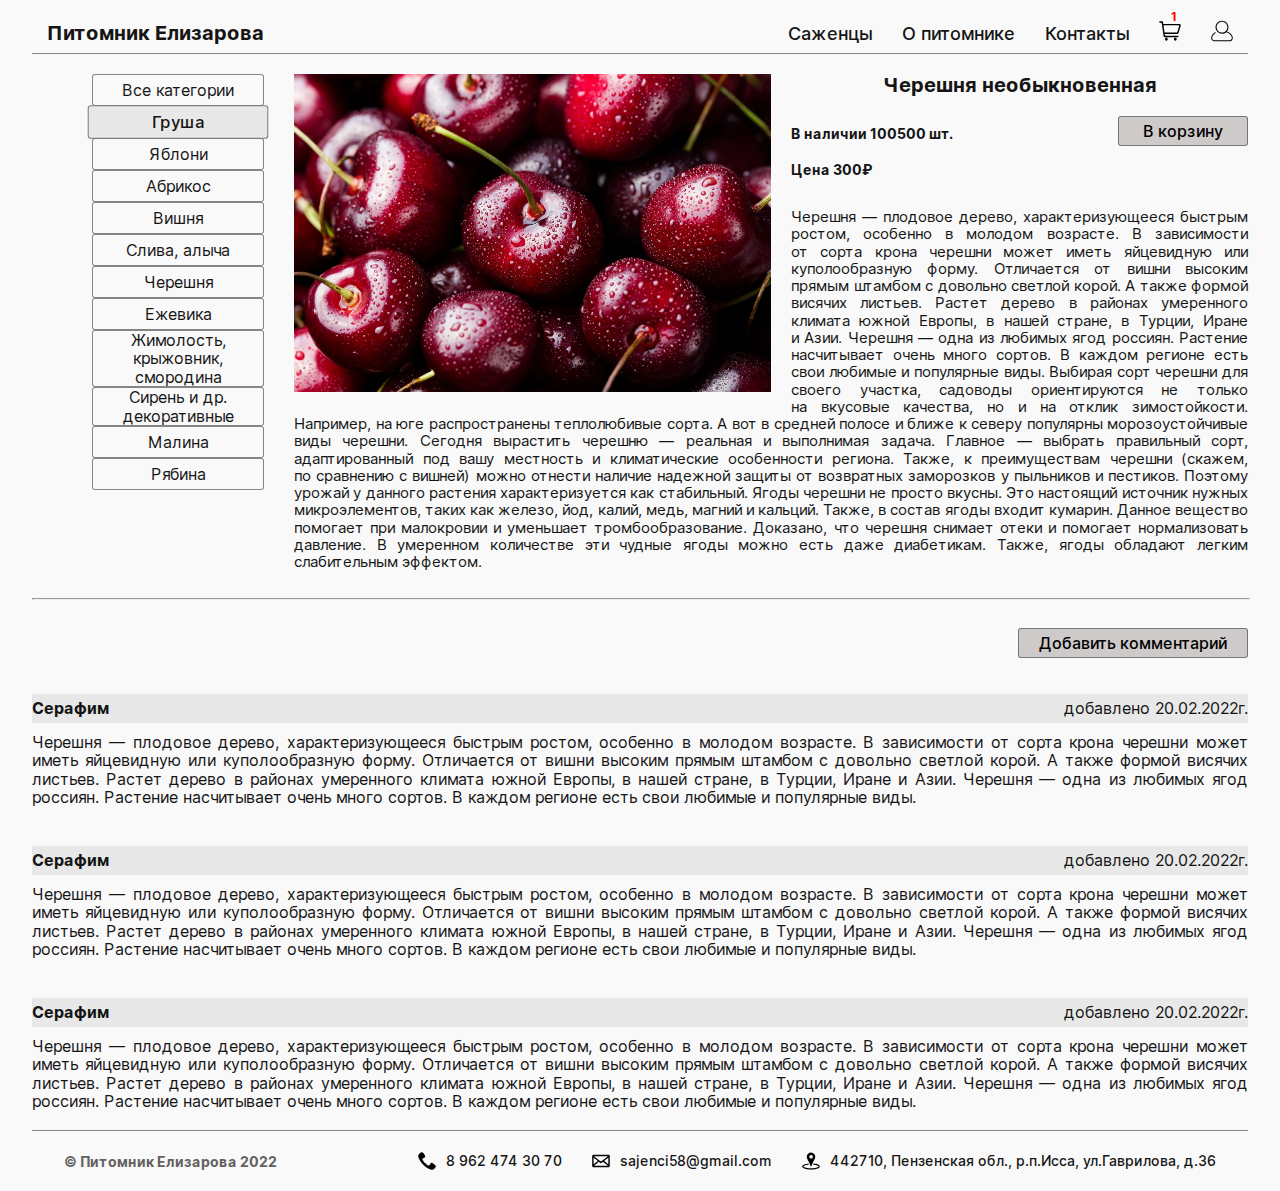
==== src/card-description.html @ 1eb9791c "fix: card-description mobile" ====
<!DOCTYPE html>
<html lang="ru">
<head>
  <meta charset="UTF-8">
  <meta name="viewport" content="width=device-width, initial-scale=1.0">
  <meta http-equiv="X-UA-Compatible" content="ie=edge">
  <link rel="stylesheet" href="https://unpkg.com/swiper/swiper-bundle.min.css">
  <script src="https://unpkg.com/swiper/swiper-bundle.min.js"></script>
  <link rel="stylesheet" href="./pages/index.css">
  <title>Питомник Елизарова</title>
</head>
<body class="page">
  <header class="header page__section">
    <nav class="nav header__nav nav_desctop">
      <a href="./index.html" class="nav__link">
        <h1 class="nav__title">
          Питомник Елизарова
        </h1>
      </a>
      <ul class="nav__links">
        <li class="nav__link">
          <a href="#" class="nav__link">Саженцы</a>
        </li>
        <li class="nav__link">
          <a href="#" class="nav__link">О питомнике</a>
        </li>
        <li class="nav__link">
          <a href="#" class="nav__link">Контакты</a>
        </li>
        <li class="nav__link">
          <a href="#" class="nav__link">
            <img src="./images/cart.svg" alt="Корзина" class="nav__image">
            <div class="nav__cart">
              <p class="nav__count">1</p>
            </div>
          </a>
        </li>
        <li class="nav__link">
          <a href="#" class="nav__link">
            <img src="./images/account.svg" alt="Личный кабинет" class="nav__image">
          </a>
        </li>
      </ul>
    </nav>

    <div class="nav__menu">
      <button type="button" class="button-menu header__button">
        <span class="button-menu__line"></span>
        <span class="button-menu__line"></span>
        <span class="button-menu__line"></span>
      </button>
      <a href="./index.html" class="nav__link nav__link_mobile">
        <h1 class="nav__title">
          Питомник Елизарова
        </h1>
      </a>
    </div>

    <ul class="nav__list">
      <li class="nav__link">
        <a href="#" class="menu__link">
          <img src="./images/cart.svg" alt="Корзина" class="nav__image">
          <div class="nav__cart">
            <p class="nav__count">1</p>
          </div>
        </a>
      </li>
      <li class="nav__link">
        <a href="#" class="nav__link">
          <img src="./images/account.svg" alt="Личный кабинет" class="nav__image">
        </a>
      </li>
    </ul>

    <section class="menu">
      <button type="button" class="menu__button-close menu__button-close_theme_light"></button>
      <nav class="nav">
        <ul class="nav__links nav__links_type_vertical">
          <li class="nav__link">
            <a href="./index.html" class="nav__link">
              <h1 class="nav__title">
                Питомник Елизарова
              </h1>
            </a>
          </li>
          <li class="header__link">
            <a href="#" class="nav__link">Саженцы</a>
          </li>
          <li class="header__link">
            <a href="#" class="nav__link">О питомнике</a>
          </li>
          <li class="nav__link">
            <a href="#" class="nav__link">Контакты</a>
          </li>
        </ul>
      </nav>
    </section>
    
  </header>

  <main class="content page__section">
    
    <section class="card-content">
    
      <article class="categories">
        <a href="#" class="categories__button-title">Все категории</a>
        <span class="categories__current">Груша</span>
        <ul class="categories__list">
          <li class="categories__item">
            <a href="#" class="categories__button categories__button_active">Все категории</a>
          </li>
          <li class="categories__item">
            <a href="#" class="categories__button">Груша</a>
          </li>
          <li class="categories__item">
            <a href="#" class="categories__button">Яблони</a>
          </li>
          <li class="categories__item">
            <a href="#" class="categories__button">Абрикос</a>
          </li>
          <li class="categories__item">
            <a href="#" class="categories__button">Вишня</a>
          </li>
          <li class="categories__item">
            <a href="#" class="categories__button">Слива, алыча</a>
          </li>
          <li class="categories__item">
            <a href="#" class="categories__button">Черешня</a>
          </li>
          <li class="categories__item">
            <a href="#" class="categories__button">Ежевика</a>
          </li>
          <li class="categories__item">
            <a href="#" class="categories__button">Жимолость, крыжовник, смородина</a>
          </li>
          <li class="categories__item">
            <a href="#" class="categories__button">Сирень и др. декоративные</a>
          </li>
          <li class="categories__item">
            <a href="#" class="categories__button">Малина</a>
          </li>
          <li class="categories__item">
            <a href="#" class="categories__button">Рябина</a>
          </li>
        </ul>
      </article>
      
      <article class="card-description">
        <img src="./images/sweet-cherry.png" alt="Черешня" class="card-description__image">
        <h3 class="card-description__title">Черешня необыкновенная</h3>
        <div class="card-description__price-container">
          <p class="card-description__quanity">В наличии 100500 шт.</p>
          <p class="card-description__price">Цена 300&#8381;</p>
          <button class="card-description__button">В корзину</button>
        </div>
        <p class="card-description__caption">
          Черешня&nbsp;&mdash; плодовое дерево, характеризующееся быстрым ростом, особенно в&nbsp;молодом возрасте. 
          В&nbsp;зависимости от&nbsp;сорта крона черешни может иметь яйцевидную или куполообразную форму. 
          Отличается от&nbsp;вишни высоким прямым штамбом с&nbsp;довольно светлой корой. А&nbsp;также формой висячих 
          листьев. Растет дерево в&nbsp;районах умеренного климата южной Европы, в&nbsp;нашей стране, в&nbsp;Турции, 
          Иране и&nbsp;Азии. Черешня&nbsp;&mdash; одна из&nbsp;любимых ягод россиян. Растение насчитывает очень много 
          сортов. В&nbsp;каждом регионе есть свои любимые и&nbsp;популярные виды. Выбирая сорт черешни для своего 
          участка, садоводы ориентируются не&nbsp;только на&nbsp;вкусовые качества, но&nbsp;и&nbsp;на&nbsp;отклик 
          зимостойкости. Например, на&nbsp;юге распространены теплолюбивые сорта. А&nbsp;вот в&nbsp;средней полосе 
          и&nbsp;ближе к&nbsp;северу популярны морозоустойчивые виды черешни. Сегодня вырастить черешню&nbsp;&mdash; 
          реальная и&nbsp;выполнимая задача. Главное&nbsp;&mdash; выбрать правильный сорт, адаптированный под вашу 
          местность и&nbsp;климатические особенности региона. Также, к&nbsp;преимуществам черешни (скажем, 
          по&nbsp;сравнению с&nbsp;вишней) можно отнести наличие надежной защиты от&nbsp;возвратных заморозков 
          у&nbsp;пыльников и&nbsp;пестиков. Поэтому урожай у&nbsp;данного растения характеризуется как стабильный. 
          Ягоды черешни не&nbsp;просто вкусны. Это настоящий источник нужных микроэлементов, таких как железо, 
          йод, калий, медь, магний и&nbsp;кальций. Также, в&nbsp;состав ягоды входит кумарин. Данное вещество 
          помогает при малокровии и&nbsp;уменьшает тромбообразование. Доказано, что черешня снимает отеки и&nbsp;помогает 
          нормализовать давление. В&nbsp;умеренном количестве эти чудные ягоды можно есть даже диабетикам. Также, 
          ягоды обладают легким слабительным эффектом.
        </p>
      </article>

      <hr class="card-description__line">
      <article class="comments">
        <button type="button" class="comments__button">Добавить комментарий</button>
        <div class="comments__container">
          <h4 class="comments__name">Серафим</h4>
          <p class="comments__data">добавлено 20.02.2022г.</p>
          <p class="comments__text">Черешня&nbsp;&mdash; плодовое дерево, характеризующееся быстрым ростом, особенно в&nbsp;молодом возрасте. 
            В&nbsp;зависимости от&nbsp;сорта крона черешни может иметь яйцевидную или куполообразную форму. 
            Отличается от&nbsp;вишни высоким прямым штамбом с&nbsp;довольно светлой корой. А&nbsp;также формой висячих 
            листьев. Растет дерево в&nbsp;районах умеренного климата южной Европы, в&nbsp;нашей стране, в&nbsp;Турции, 
            Иране и&nbsp;Азии. Черешня&nbsp;&mdash; одна из&nbsp;любимых ягод россиян. Растение насчитывает очень много 
            сортов. В&nbsp;каждом регионе есть свои любимые и&nbsp;популярные виды.
          </p>
        </div>
        <div class="comments__container">
          <h4 class="comments__name">Серафим</h4>
          <p class="comments__data">добавлено 20.02.2022г.</p>
          <p class="comments__text">Черешня&nbsp;&mdash; плодовое дерево, характеризующееся быстрым ростом, особенно в&nbsp;молодом возрасте. 
            В&nbsp;зависимости от&nbsp;сорта крона черешни может иметь яйцевидную или куполообразную форму. 
            Отличается от&nbsp;вишни высоким прямым штамбом с&nbsp;довольно светлой корой. А&nbsp;также формой висячих 
            листьев. Растет дерево в&nbsp;районах умеренного климата южной Европы, в&nbsp;нашей стране, в&nbsp;Турции, 
            Иране и&nbsp;Азии. Черешня&nbsp;&mdash; одна из&nbsp;любимых ягод россиян. Растение насчитывает очень много 
            сортов. В&nbsp;каждом регионе есть свои любимые и&nbsp;популярные виды.
          </p>
        </div>
        <div class="comments__container">
          <h4 class="comments__name">Серафим</h4>
          <p class="comments__data">добавлено 20.02.2022г.</p>
          <p class="comments__text">Черешня&nbsp;&mdash; плодовое дерево, характеризующееся быстрым ростом, особенно в&nbsp;молодом возрасте. 
            В&nbsp;зависимости от&nbsp;сорта крона черешни может иметь яйцевидную или куполообразную форму. 
            Отличается от&nbsp;вишни высоким прямым штамбом с&nbsp;довольно светлой корой. А&nbsp;также формой висячих 
            листьев. Растет дерево в&nbsp;районах умеренного климата южной Европы, в&nbsp;нашей стране, в&nbsp;Турции, 
            Иране и&nbsp;Азии. Черешня&nbsp;&mdash; одна из&nbsp;любимых ягод россиян. Растение насчитывает очень много 
            сортов. В&nbsp;каждом регионе есть свои любимые и&nbsp;популярные виды.
          </p>
        </div>
      </article>

    </section>

  </main>
  <footer class="footer page__section">
    <p class="footer__copy">&copy; Питомник Елизарова&nbsp;2022</p>
    <ul class="footer__list">
      <li class="footer__item">
        <img class="footer__icon" src="./images/telephone-icon.svg" alt="Иконка телефона">
        <p class="footer__text">8 962 474 30 70</p>
      </li>
      <li class="footer__item">
        <img class="footer__icon" src="./images/mail.svg" alt="Иконка e-mail адреса">
        <p class="footer__text">sajenci58@gmail.com</p>
      </li>
      <li class="footer__item">
        <img class="footer__icon" src="./images/map.svg" alt="Иконка карты">
        <p class="footer__text"> 442710, Пензенская обл., р.п.Исса, ул.Гаврилова, д.36</p>
      </li>
    </ul>
  </footer>
  <script src="./pages/index.js"></script>
</body>
</html>
---- src/pages/index.css ----
@import url(../vendor/normalize.css);
@import url(../vendor/fonts/fonts.css);
@import url(../blocks/page/page.css);
@import url(../blocks/header/header.css);
@import url(../blocks/button-menu/button-menu.css);
@import url(../blocks/menu/menu.css);
@import url(../blocks/nav/nav.css);
@import url(../blocks/swiper/swiper.css);
@import url(../blocks/elements/elements.css);
@import url(../blocks/element/element.css);
@import url(../blocks/plants/plants.css);
@import url(../blocks/categories/categories.css);
@import url(../blocks/cards/cards.css);
@import url(../blocks/card/card.css);
@import url(../blocks/card-content/card-content.css);
@import url(../blocks/card-description/card-description.css);
@import url(../blocks/comments/comments.css);
@import url(../blocks/paginator/paginator.css);
@import url(../blocks/footer/footer.css);
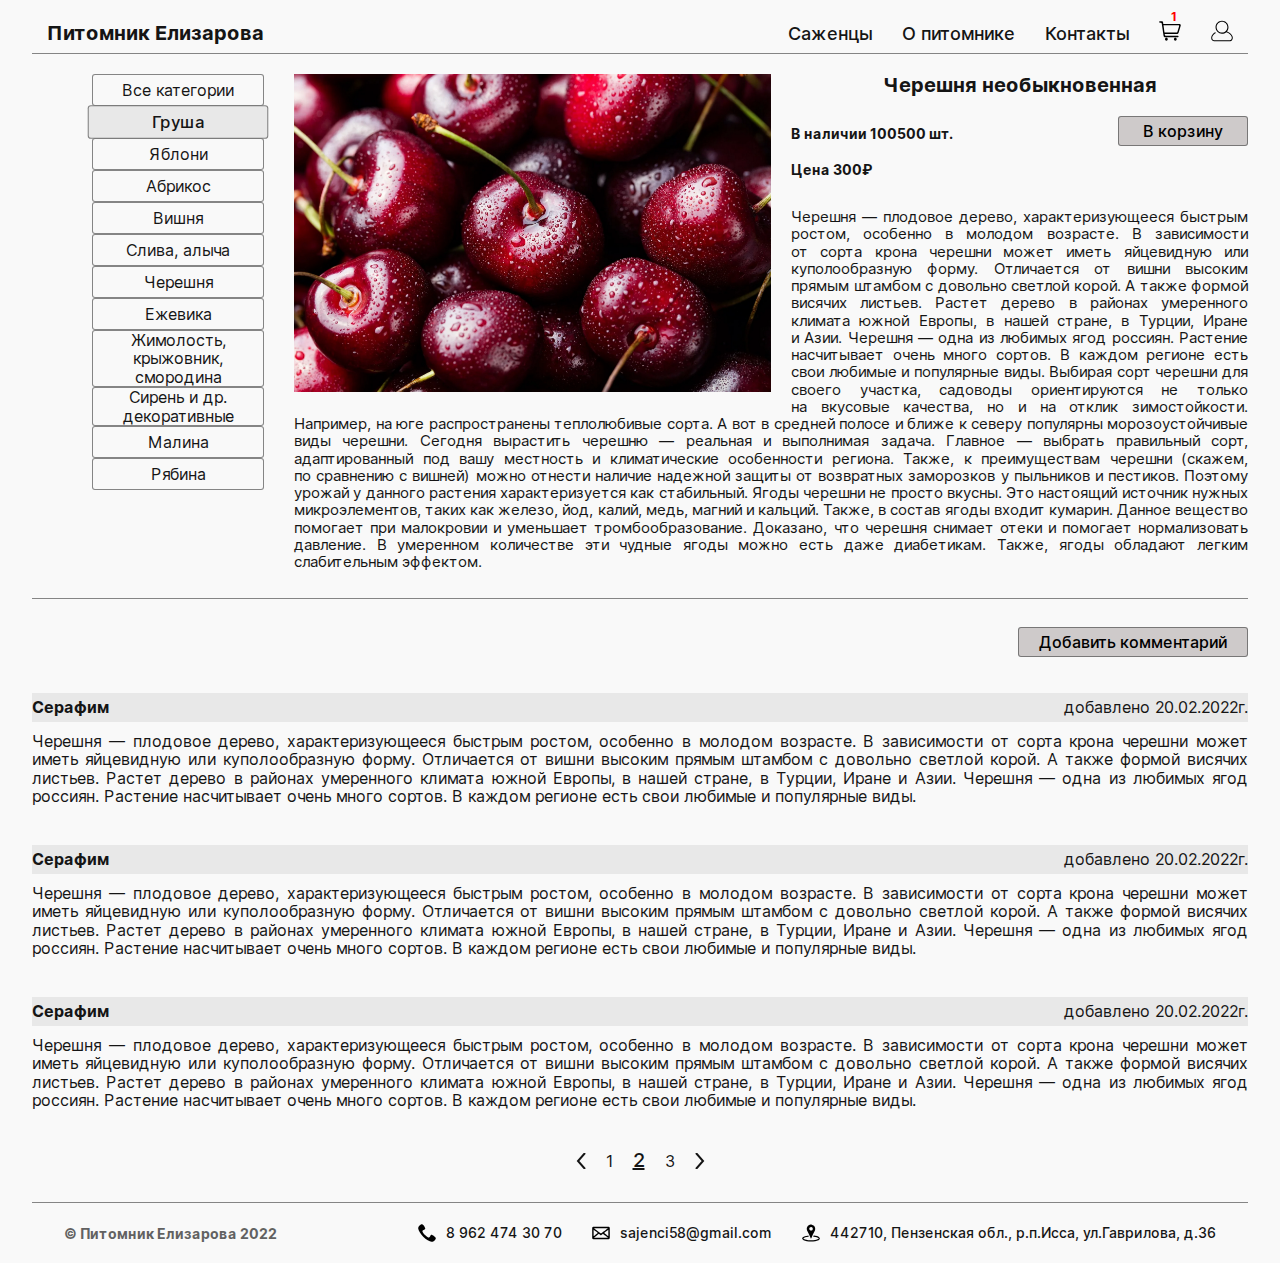
==== commit 88e7710c: "feat: paginator card-description" ====
--- a/src/card-description.html
+++ b/src/card-description.html
@@ -19,7 +19,7 @@
       </a>
       <ul class="nav__links">
         <li class="nav__link">
-          <a href="#" class="nav__link">Саженцы</a>
+          <a href="./plants.html" class="nav__link">Саженцы</a>
         </li>
         <li class="nav__link">
           <a href="#" class="nav__link">О питомнике</a>
@@ -84,7 +84,7 @@
             </a>
           </li>
           <li class="header__link">
-            <a href="#" class="nav__link">Саженцы</a>
+            <a href="./plants.html" class="nav__link">Саженцы</a>
           </li>
           <li class="header__link">
             <a href="#" class="nav__link">О питомнике</a>
@@ -211,6 +211,13 @@
             сортов. В&nbsp;каждом регионе есть свои любимые и&nbsp;популярные виды.
           </p>
         </div>
+        <div class="paginator paginator_locate_center comments__paginator">
+          <div class="paginator__button-prev"></div>
+          <a class="paginator__page" href="#">1</a>
+          <a class="paginator__page paginator__page_active" href="#">2</a>
+          <a class="paginator__page" href="#">3</a>
+          <div class="paginator__button-next"></div>
+        </div>
       </article>
 
     </section>
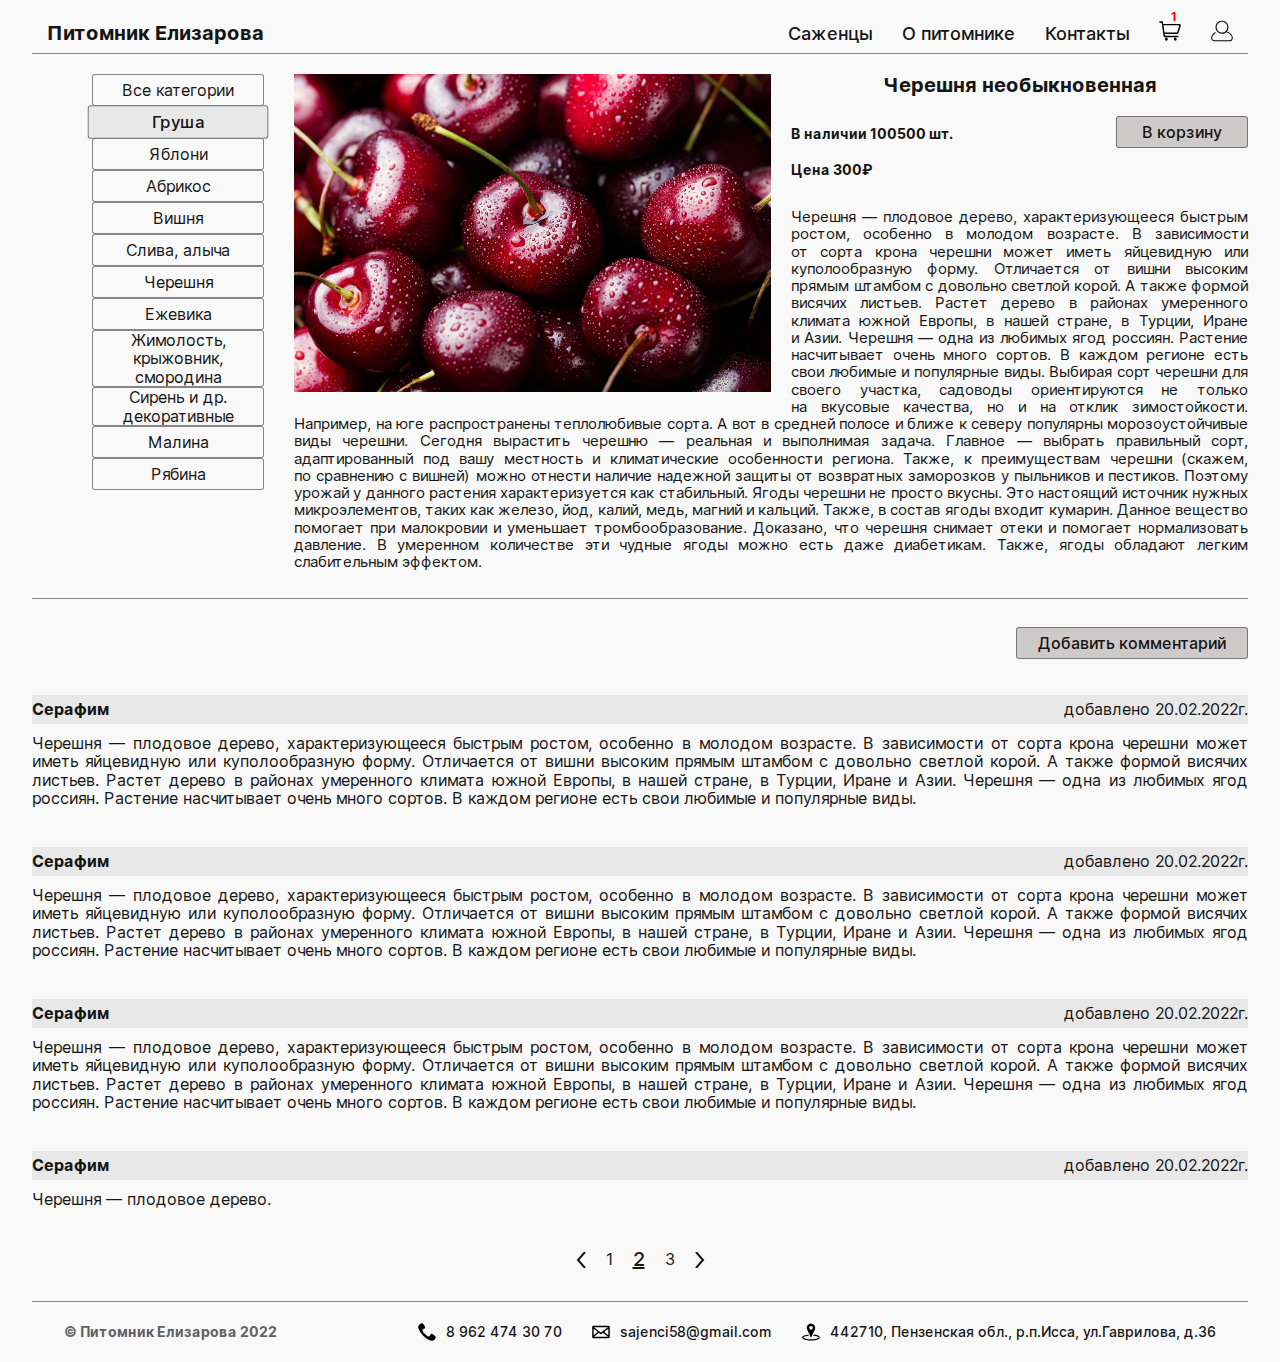
==== commit ca7ceb0d: "fix: paginator/button=>a" ====
--- a/src/card-description.html
+++ b/src/card-description.html
@@ -151,7 +151,7 @@
         <div class="card-description__price-container">
           <p class="card-description__quanity">В наличии 100500 шт.</p>
           <p class="card-description__price">Цена 300&#8381;</p>
-          <button class="card-description__button">В корзину</button>
+          <a class="card-description__button" href="#">В корзину</a>
         </div>
         <p class="card-description__caption">
           Черешня&nbsp;&mdash; плодовое дерево, характеризующееся быстрым ростом, особенно в&nbsp;молодом возрасте. 
@@ -177,7 +177,7 @@
 
       <hr class="card-description__line">
       <article class="comments">
-        <button type="button" class="comments__button">Добавить комментарий</button>
+        <a class="comments__button" href="#">Добавить комментарий</a>
         <div class="comments__container">
           <h4 class="comments__name">Серафим</h4>
           <p class="comments__data">добавлено 20.02.2022г.</p>
@@ -209,6 +209,12 @@
             листьев. Растет дерево в&nbsp;районах умеренного климата южной Европы, в&nbsp;нашей стране, в&nbsp;Турции, 
             Иране и&nbsp;Азии. Черешня&nbsp;&mdash; одна из&nbsp;любимых ягод россиян. Растение насчитывает очень много 
             сортов. В&nbsp;каждом регионе есть свои любимые и&nbsp;популярные виды.
+          </p>
+        </div>
+        <div class="comments__container">
+          <h4 class="comments__name">Серафим</h4>
+          <p class="comments__data">добавлено 20.02.2022г.</p>
+          <p class="comments__text">Черешня&nbsp;&mdash; плодовое дерево.
           </p>
         </div>
         <div class="paginator paginator_locate_center comments__paginator">
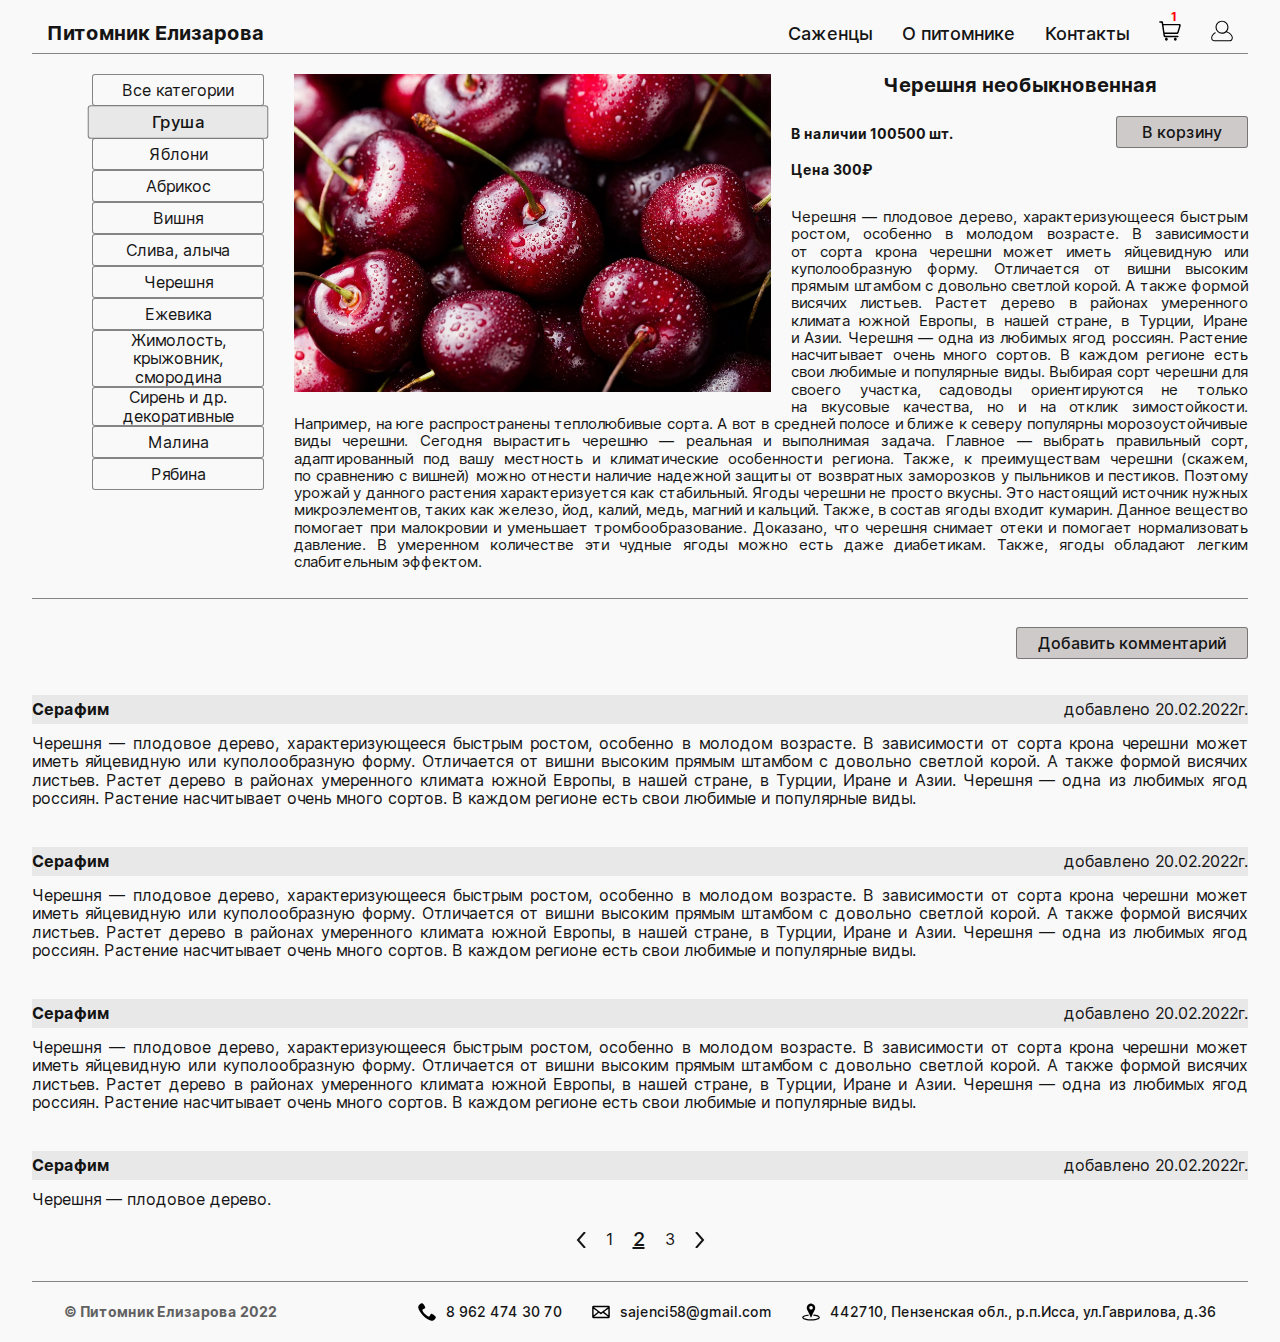
==== commit 8ebbda5e: "feat: cart descktop" ====
--- a/src/card-description.html
+++ b/src/card-description.html
@@ -25,10 +25,10 @@
           <a href="#" class="nav__link">О питомнике</a>
         </li>
         <li class="nav__link">
-          <a href="#" class="nav__link">Контакты</a>
-        </li>
-        <li class="nav__link">
-          <a href="#" class="nav__link">
+          <a href="./contacts.html" class="nav__link">Контакты</a>
+        </li>
+        <li class="nav__link">
+          <a href="./cart.html" class="nav__link">
             <img src="./images/cart.svg" alt="Корзина" class="nav__image">
             <div class="nav__cart">
               <p class="nav__count">1</p>
@@ -58,7 +58,7 @@
 
     <ul class="nav__list">
       <li class="nav__link">
-        <a href="#" class="menu__link">
+        <a href="./cart.html" class="menu__link">
           <img src="./images/cart.svg" alt="Корзина" class="nav__image">
           <div class="nav__cart">
             <p class="nav__count">1</p>
@@ -90,7 +90,7 @@
             <a href="#" class="nav__link">О питомнике</a>
           </li>
           <li class="nav__link">
-            <a href="#" class="nav__link">Контакты</a>
+            <a href="./contacts.html" class="nav__link">Контакты</a>
           </li>
         </ul>
       </nav>
@@ -217,15 +217,14 @@
           <p class="comments__text">Черешня&nbsp;&mdash; плодовое дерево.
           </p>
         </div>
-        <div class="paginator paginator_locate_center comments__paginator">
-          <div class="paginator__button-prev"></div>
-          <a class="paginator__page" href="#">1</a>
-          <a class="paginator__page paginator__page_active" href="#">2</a>
-          <a class="paginator__page" href="#">3</a>
-          <div class="paginator__button-next"></div>
-        </div>
       </article>
-
+    </section>
+    <section class="paginator paginator_locate_center">
+      <div class="paginator__button-prev"></div>
+      <a class="paginator__page" href="#">1</a>
+      <a class="paginator__page paginator__page_active" href="#">2</a>
+      <a class="paginator__page" href="#">3</a>
+      <div class="paginator__button-next"></div>
     </section>
 
   </main>
--- a/src/pages/index.css
+++ b/src/pages/index.css
@@ -16,4 +16,6 @@
 @import url(../blocks/card-description/card-description.css);
 @import url(../blocks/comments/comments.css);
 @import url(../blocks/paginator/paginator.css);
+@import url(../blocks/contacts/contacts.css);
+@import url(../blocks/cart/cart.css);
 @import url(../blocks/footer/footer.css);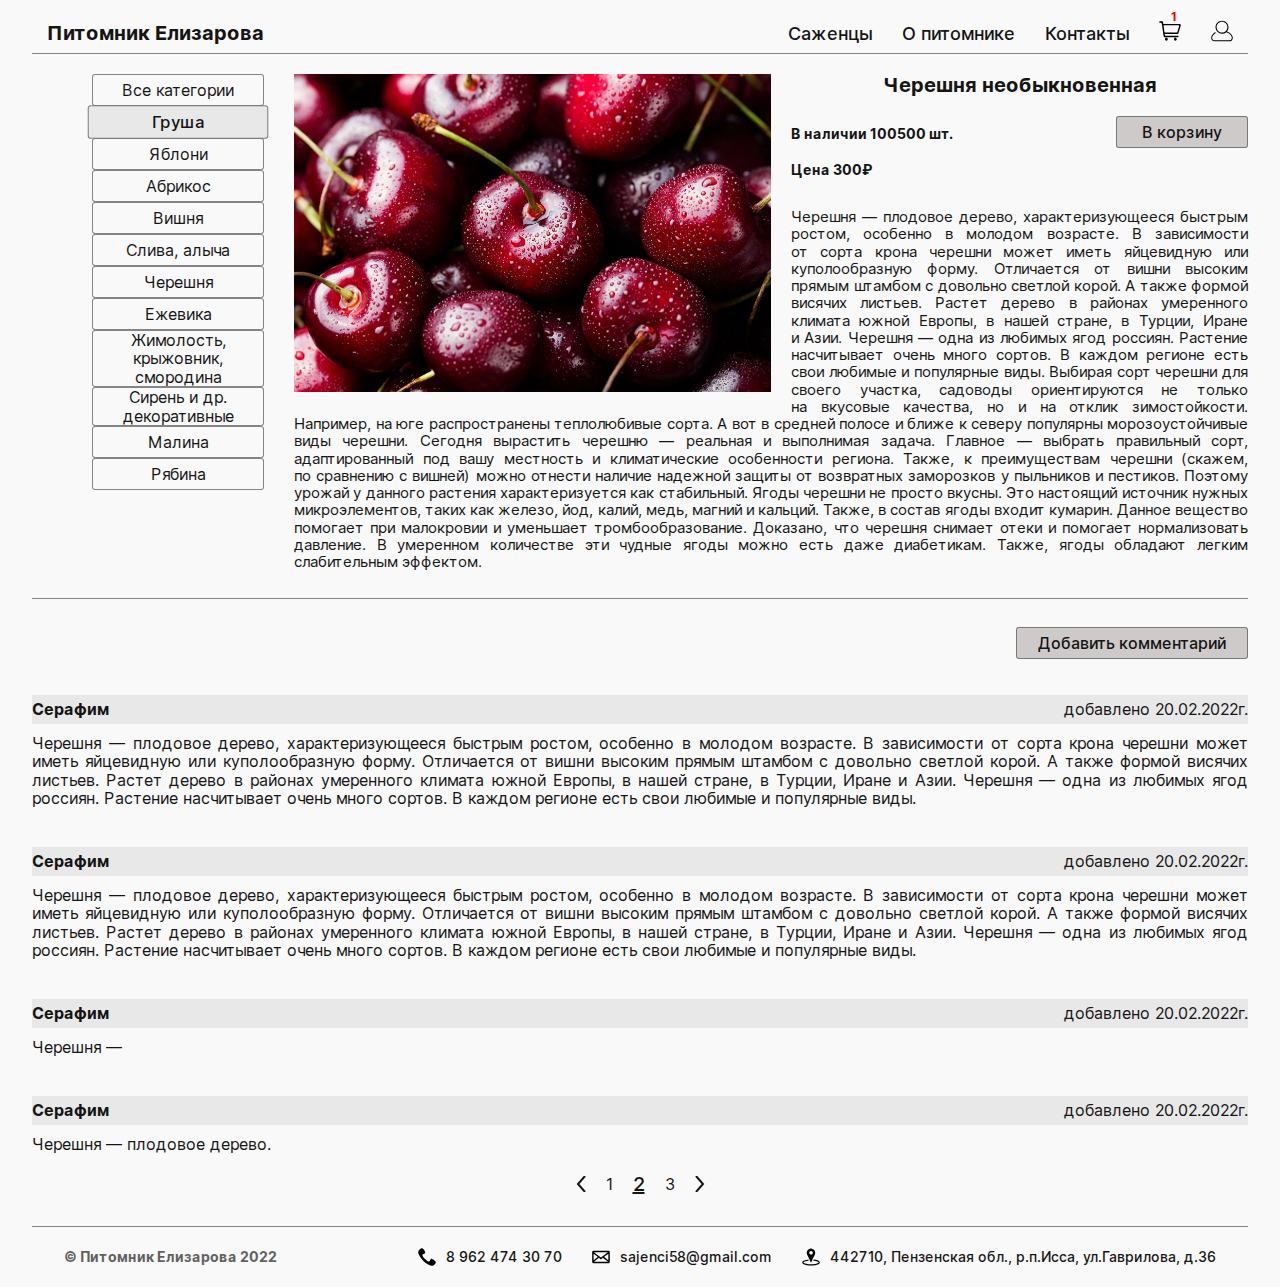
==== commit e5782d3f: "fix: comments mobile" ====
--- a/src/card-description.html
+++ b/src/card-description.html
@@ -178,6 +178,19 @@
       <hr class="card-description__line">
       <article class="comments">
         <a class="comments__button" href="#">Добавить комментарий</a>
+        <form name="comments" class="form form_option_comments" action="." method="POST">
+          <fieldset class="form__info">
+            <label for="firstname" class="form__label">Имя</label>
+            <input type="text" id="firstname" name="firstname" class="form__item" minlength="2" maxlength="50" required>
+            <span class="form__item-error" id="firstname-error"></span>
+            <label for="comments" class="form__label">Комментарий</label>
+            <textarea name="comments" id="comments" class="form__item form__item_el_comments" minlength="2" required></textarea>
+            <span class="form__item-error" id="comments-error"></span>
+            <button type="submit" class="form__button">
+              Опубликовать
+            </button>
+          </fieldset>
+        </form>
         <div class="comments__container">
           <h4 class="comments__name">Серафим</h4>
           <p class="comments__data">добавлено 20.02.2022г.</p>
@@ -203,12 +216,7 @@
         <div class="comments__container">
           <h4 class="comments__name">Серафим</h4>
           <p class="comments__data">добавлено 20.02.2022г.</p>
-          <p class="comments__text">Черешня&nbsp;&mdash; плодовое дерево, характеризующееся быстрым ростом, особенно в&nbsp;молодом возрасте. 
-            В&nbsp;зависимости от&nbsp;сорта крона черешни может иметь яйцевидную или куполообразную форму. 
-            Отличается от&nbsp;вишни высоким прямым штамбом с&nbsp;довольно светлой корой. А&nbsp;также формой висячих 
-            листьев. Растет дерево в&nbsp;районах умеренного климата южной Европы, в&nbsp;нашей стране, в&nbsp;Турции, 
-            Иране и&nbsp;Азии. Черешня&nbsp;&mdash; одна из&nbsp;любимых ягод россиян. Растение насчитывает очень много 
-            сортов. В&nbsp;каждом регионе есть свои любимые и&nbsp;популярные виды.
+          <p class="comments__text">Черешня&nbsp;&mdash; 
           </p>
         </div>
         <div class="comments__container">
--- a/src/pages/index.css
+++ b/src/pages/index.css
@@ -1,21 +1,131 @@
 @import url(../vendor/normalize.css);
 @import url(../vendor/fonts/fonts.css);
 @import url(../blocks/page/page.css);
+@import url(../blocks/page/__section/page__section.css);
 @import url(../blocks/header/header.css);
+@import url(../blocks/header/__nav/header__nav.css);
+@import url(../blocks/header/__button/header__button.css);
 @import url(../blocks/button-menu/button-menu.css);
+@import url(../blocks/button-menu/__line/button-menu__line.css);
+@import url(../blocks/button-menu/__image/button-menu__image.css);
 @import url(../blocks/menu/menu.css);
-@import url(../blocks/nav/nav.css);
+@import url(../blocks/menu/__button-close/menu__button-close.css);
+@import url(../blocks/menu/_opened/menu_opened.css);
+@import url(../blocks/nav/_desctop/nav_desctop.css);
+@import url(../blocks/nav/__title/nav__title.css);
+@import url(../blocks/nav/__links/nav__links.css);
+@import url(../blocks/nav/__link/nav__link.css);
+@import url(../blocks/nav/__link/_main/nav__link_main.css);
+@import url(../blocks/nav/__image/nav__image.css);
+@import url(../blocks/nav/__cart/nav__cart.css);
+@import url(../blocks/nav/__count/nav__count.css);
+@import url(../blocks/nav/__list/nav__list.css);
+@import url(../blocks/nav/__link/_mobile/nav__link_mobile.css);
+@import url(../blocks/nav/__basket/nav__basket.css);
+@import url(../blocks/nav/__menu/nav__menu.css);
 @import url(../blocks/swiper/swiper.css);
+@import url(../blocks/swiper/__images/swiper__images.css);
+@import url(../blocks/swiper/__image/swiper__image.css);
+@import url(../blocks/swiper/__title/swiper__title.css);
+@import url(../blocks/swiper/__button-prev/swiper__button-prev.css);
+@import url(../blocks/swiper/__button-next/swiper__button-next.css);
+@import url(../blocks/swiper/__pagination/swiper__pagination.css);
 @import url(../blocks/elements/elements.css);
-@import url(../blocks/element/element.css);
+@import url(../blocks/elements/__title/elements__title.css);
+@import url(../blocks/elements/__list/elements__list.css);
+@import url(../blocks/element/__button-card/element__button-card.css);
+@import url(../blocks/element/__image/element__image.css);
+@import url(../blocks/element/__caption/element__caption.css);
 @import url(../blocks/plants/plants.css);
 @import url(../blocks/categories/categories.css);
+@import url(../blocks/categories/__button-title/categories__button-title.css);
+@import url(../blocks/categories/__current/categories__current.css);
+@import url(../blocks/categories/__list/categories__list.css);
+@import url(../blocks/categories/__list/_opened/categories__list_opened.css);
+@import url(../blocks/categories/__item/categories__item.css);
+@import url(../blocks/categories/__button/categories__button.css);
+@import url(../blocks/categories/__button/_active/categories__button_active.css);
 @import url(../blocks/cards/cards.css);
 @import url(../blocks/card/card.css);
+@import url(../blocks/card/__button-card/card__button-card.css);
+@import url(../blocks/card/__image/card__image.css);
+@import url(../blocks/card/__caption/card__caption.css);
+@import url(../blocks/card/__description/card__description.css);
+@import url(../blocks/card-description/__image/card-description__image.css);
+@import url(../blocks/card-description/__title/card-description__title.css);
+@import url(../blocks/card-description/__price-container/card-description__price-container.css);
+@import url(../blocks/card-description/__quanity/card-description__quanity.css);
+@import url(../blocks/card-description/__price/card-description__price.css);
+@import url(../blocks/card-description/__button/card-description__button.css);
+@import url(../blocks/card-description/__caption/card-description__caption.css);
+@import url(../blocks/card-description/__line/card-description__line.css);
+@import url(../blocks/card/__text/card__text.css);
+@import url(../blocks/card/__quanity/card__quanity.css);
+@import url(../blocks/card/__price/card__price.css);
+@import url(../blocks/card/__button-cart/card__button-cart.css);
+@import url(../blocks/card/__title/card__title.css);
 @import url(../blocks/card-content/card-content.css);
 @import url(../blocks/card-description/card-description.css);
+@import url(../blocks/form/form.css);
+@import url(../blocks/form/_option/form_option_comments.css);
+@import url(../blocks/form/_option/form_option_login.css);
+@import url(../blocks/form/_opened/form_opened.css);
+@import url(../blocks/form/__info/form__info.css);
+@import url(../blocks/form/__item/form__item.css);
+@import url(../blocks/form/__item/_error/form__item_error.css);
+@import url(../blocks/form/__item/_el/form__item_el_comments.css);
+@import url(../blocks/form/__button/form__button.css);
+@import url(../blocks/form/__label/form__label.css);
 @import url(../blocks/comments/comments.css);
+@import url(../blocks/comments/__button/comments__button.css);
+@import url(../blocks/comments/__container/comments__container.css);
+@import url(../blocks/comments/__name/comments__name.css);
+@import url(../blocks/comments/__data/comments__data.css);
+@import url(../blocks/comments/__text/comments__text.css);
 @import url(../blocks/paginator/paginator.css);
+@import url(../blocks/paginator/__button-prev/paginator__button-prev.css);
+@import url(../blocks/paginator/__button-next/paginator__button-next.css);
+@import url(../blocks/paginator/__page/paginator__page.css);
+@import url(../blocks/paginator/__page/_active/paginator__page_active.css);
+@import url(../blocks/paginator/_locate/paginator_locate_center.css);
 @import url(../blocks/contacts/contacts.css);
+@import url(../blocks/contacts/__list/contacts__list.css);
+@import url(../blocks/contacts/__item/contacts__item.css);
+@import url(../blocks/contacts/__title/contacts__title.css);
+@import url(../blocks/contacts/__item-content/contacts__item-content.css);
+@import url(../blocks/contacts/__text/contacts__text.css);
+@import url(../blocks/contacts/__icon/contacts__icon.css);
+@import url(../blocks/contacts/__copy/contacts__copy.css);
+@import url(../blocks/contacts/__iframe/contacts__iframe.css);
 @import url(../blocks/cart/cart.css);
-@import url(../blocks/footer/footer.css);+@import url(../blocks/cart/__title/cart__title.css);
+@import url(../blocks/cart/__list/cart__list.css);
+@import url(../blocks/cart/__item/cart__item.css);
+@import url(../blocks/cart/__item-title/cart__item-title.css);
+@import url(../blocks/cart/__caption/cart__caption.css);
+@import url(../blocks/cart/__image/cart__image.css);
+@import url(../blocks/cart/__link/cart__link.css);
+@import url(../blocks/cart/__price/cart__price.css);
+@import url(../blocks/cart/__available/cart__available.css);
+@import url(../blocks/cart/__form/cart__form.css);
+@import url(../blocks/cart/__input-item/cart__input-item.css);
+@import url(../blocks/cart/__input/cart__input.css);
+@import url(../blocks/cart/__text/cart__text.css);
+@import url(../blocks/cart/__button/cart__button.css);
+@import url(../blocks/cart/__cost/cart__cost.css);
+@import url(../blocks/cart/__button-delete/cart__button-delete.css);
+@import url(../blocks/cart/__total-item/cart__total-item.css);
+@import url(../blocks/cart/__total/cart__total.css);
+@import url(../blocks/cart/__button-order/cart__button-order.css);
+@import url(../blocks/cart/__order/cart__order.css);
+@import url(../blocks/cart/__order/_opened/cart__order_opened.css);
+@import url(../blocks/cart/__order-text/cart__order-text.css);
+@import url(../blocks/login/login.css);
+@import url(../blocks/login/__image/login__image.css);
+@import url(../blocks/login/__button/login__button.css);
+@import url(../blocks/footer/footer.css);
+@import url(../blocks/footer/__list/footer__list.css);
+@import url(../blocks/footer/__item/footer__item.css);
+@import url(../blocks/footer/__text/footer__text.css);
+@import url(../blocks/footer/__icon/footer__icon.css);
+@import url(../blocks/footer/__copy/footer__copy.css);